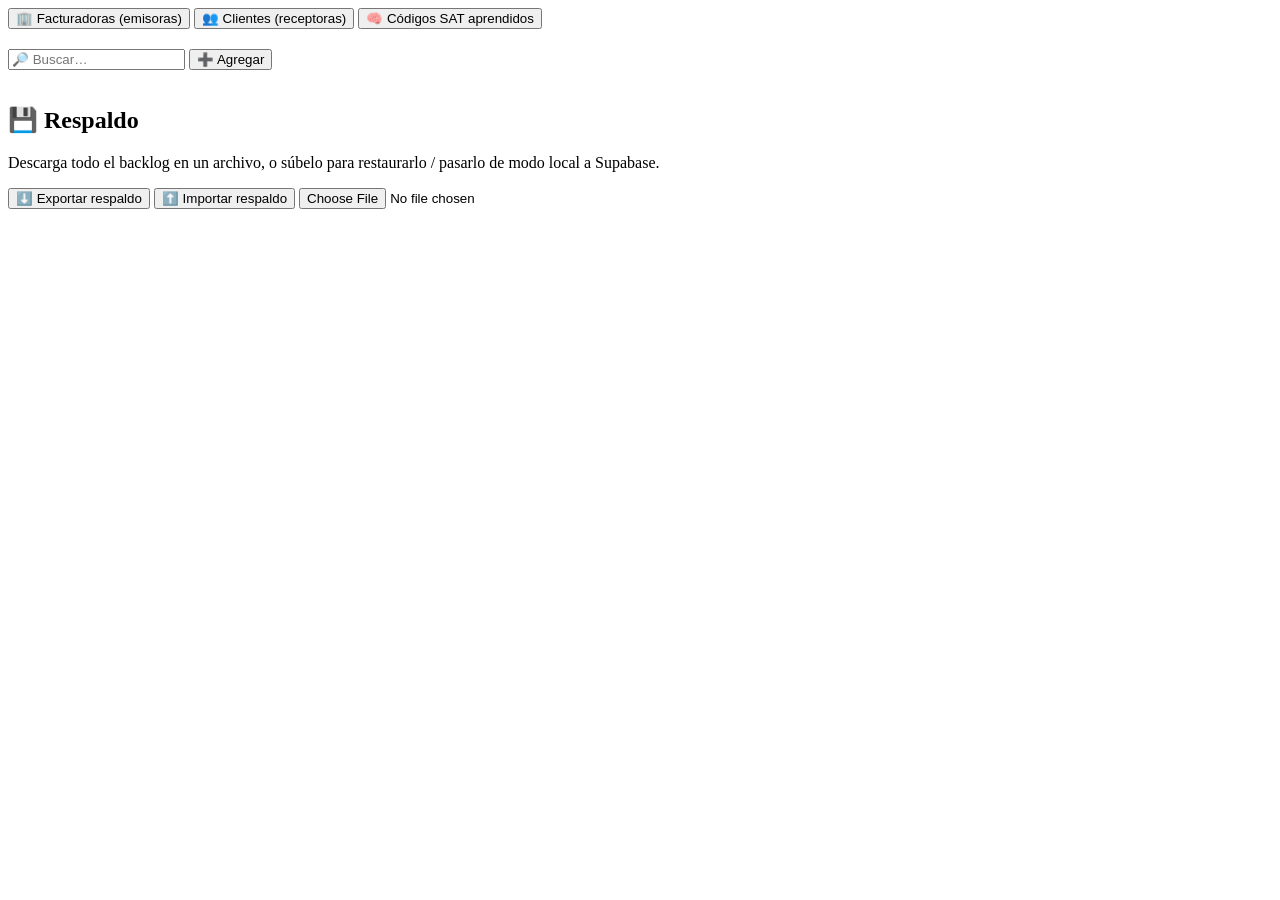
==== backlog.html @ edf7b2a2 "Add files via upload" ====
<!DOCTYPE html>
<html lang="es">
<head>
  <meta charset="utf-8">
  <meta name="viewport" content="width=device-width, initial-scale=1">
  <title>Backlog de empresas · Folios</title>
  <link rel="icon" href="data:image/svg+xml,<svg xmlns='http://www.w3.org/2000/svg' viewBox='0 0 100 100'><text y='.9em' font-size='90'>🗂️</text></svg>">
  <link rel="stylesheet" href="css/estilos.css">
</head>
<body>
  <header class="topbar"></header>
  <main>
    <div id="app">
      <div class="pestanas" id="pestanas">
        <button data-t="emisoras" class="activo">🏢 Facturadoras (emisoras)</button>
        <button data-t="receptoras">👥 Clientes (receptoras)</button>
        <button data-t="conceptos">🧠 Códigos SAT aprendidos</button>
      </div>
      <section class="tarjeta">
        <h2 id="titulo"></h2>
        <p class="ayuda" id="ayuda"></p>
        <div class="acciones" style="margin-top:0; margin-bottom:16px">
          <input type="search" class="buscador" id="buscar" placeholder="🔎 Buscar…">
          <button class="btn" id="btnNuevo">➕ Agregar</button>
        </div>
        <div class="tabla-wrap"><table class="lista" id="tabla"></table></div>
      </section>
      <section class="tarjeta">
        <h2>💾 Respaldo</h2>
        <p class="ayuda">Descarga todo el backlog en un archivo, o súbelo para restaurarlo / pasarlo de modo local a Supabase.</p>
        <div class="acciones" style="margin-top:0">
          <button class="btn sec" id="btnExportar">⬇️ Exportar respaldo</button>
          <button class="btn sec" id="btnImportar">⬆️ Importar respaldo</button>
          <input type="file" id="archivoImportar" accept=".json" class="oculto">
        </div>
      </section>
    </div>
  </main>
  <script src="vendor/supabase.js"></script>
  <script src="js/config.js"></script>
  <script src="js/datos.js"></script>
  <script src="js/ui.js"></script>
  <script src="js/sat.js"></script>
  <script src="js/backlog.js"></script>
</body>
</html>
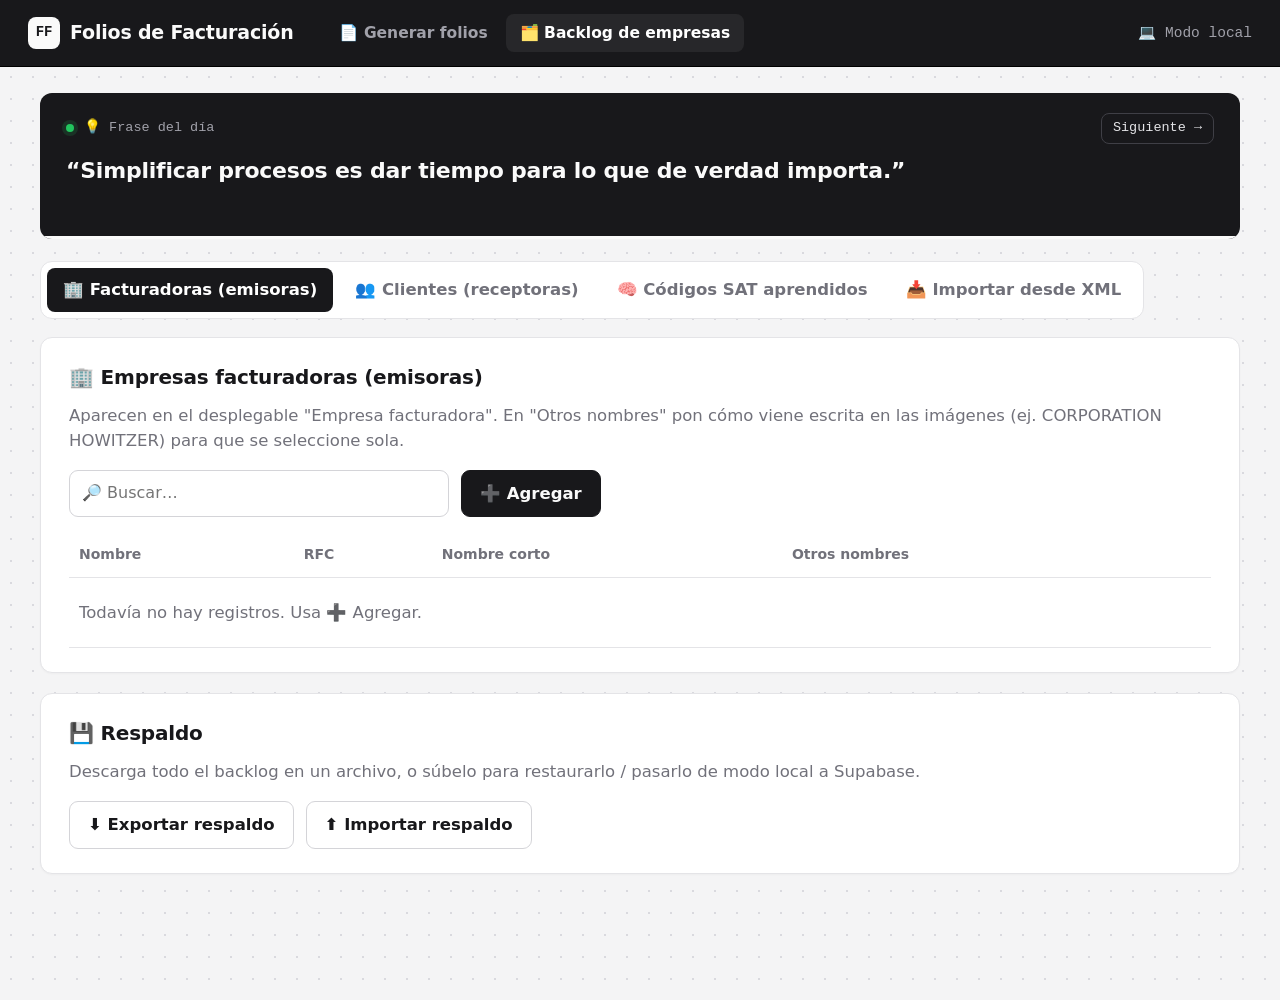
==== commit 4498b708: "Add files via upload" ====
--- a/backlog.html
+++ b/backlog.html
@@ -15,8 +15,20 @@
         <button data-t="emisoras" class="activo">🏢 Facturadoras (emisoras)</button>
         <button data-t="receptoras">👥 Clientes (receptoras)</button>
         <button data-t="conceptos">🧠 Códigos SAT aprendidos</button>
+        <button data-t="xml">📥 Importar desde XML</button>
       </div>
-      <section class="tarjeta">
+      <section class="tarjeta oculto" id="tarjetaXml">
+        <h2>📥 Importar desde XML de facturas (CFDI)</h2>
+        <p class="ayuda">Sube XML de facturas ya timbradas (uno, varios o un ZIP). El sistema toma los datos del <b>cliente (receptor)</b>, de la <b>facturadora (emisor)</b> y el <b>código SAT y unidad de cada concepto</b>. Antes de guardar te muestra todo para que elijas qué agregar.</p>
+        <div class="dropzone" id="dropXml">
+          <div class="grande">🗂️</div>
+          <b>Suelta aquí los XML o un ZIP</b>
+          <div class="nota">(CFDI 3.3 o 4.0 · puedes seleccionar muchos a la vez)</div>
+        </div>
+        <input type="file" id="archivoXml" accept=".xml,.zip,text/xml,application/xml,application/zip" multiple class="oculto">
+        <div id="resultadoXml"></div>
+      </section>
+      <section class="tarjeta" id="tarjetaLista">
         <h2 id="titulo"></h2>
         <p class="ayuda" id="ayuda"></p>
         <div class="acciones" style="margin-top:0; margin-bottom:16px">
@@ -40,7 +52,9 @@
   <script src="js/config.js"></script>
   <script src="js/datos.js"></script>
   <script src="js/ui.js"></script>
+  <script src="vendor/jszip.min.js"></script>
   <script src="js/sat.js"></script>
+  <script src="js/xml.js"></script>
   <script src="js/backlog.js"></script>
 </body>
 </html>
--- a/css/estilos.css
+++ b/css/estilos.css
@@ -0,0 +1,187 @@
+/* Tema digital neutro */
+:root {
+  --fondo: #f4f4f5;
+  --tarjeta: #ffffff;
+  --linea: #e4e4e7;
+  --linea-2: #d4d4d8;
+  --texto: #18181b;
+  --suave: #71717a;
+  --tenue: #a1a1aa;
+  --oscuro: #18181b;
+  --oscuro-2: #27272a;
+  --gris-claro: #f4f4f5;
+  --ambar: #a16207;
+  --ambar-fondo: #fefce8;
+  --verde: #15803d;
+  --verde-fondo: #f0fdf4;
+  --rojo: #b91c1c;
+  --rojo-fondo: #fef2f2;
+  --radio: 12px;
+  --mono: "JetBrains Mono", "SF Mono", "Cascadia Code", Consolas, ui-monospace, monospace;
+}
+* { box-sizing: border-box; }
+body {
+  margin: 0; color: var(--texto);
+  font: 16.5px/1.55 "Inter", "Segoe UI", system-ui, -apple-system, Roboto, Arial, sans-serif;
+  background-color: var(--fondo);
+  background-image: radial-gradient(#d9d9de 1px, transparent 1px);
+  background-size: 22px 22px;
+}
+
+/* Barra superior */
+.topbar {
+  background: var(--oscuro); color: #fafafa; padding: 14px 28px;
+  display: flex; align-items: center; gap: 18px; flex-wrap: wrap;
+  border-bottom: 1px solid #000;
+}
+.topbar .titulo { font-size: 19px; font-weight: 700; display: flex; align-items: center; gap: 10px; letter-spacing: -.01em; }
+.topbar .titulo .logo {
+  width: 32px; height: 32px; border-radius: 8px; background: #fafafa; color: var(--oscuro);
+  display: inline-flex; align-items: center; justify-content: center; font-family: var(--mono); font-size: 14px; font-weight: 800;
+}
+.topbar nav { display: flex; gap: 4px; margin-left: 14px; }
+.topbar nav a { color: #a1a1aa; text-decoration: none; padding: 7px 14px; border-radius: 8px; font-weight: 600; font-size: 15.5px; }
+.topbar nav a.activo { background: var(--oscuro-2); color: #fff; }
+.topbar nav a:hover { color: #fff; }
+.topbar .usuario { margin-left: auto; font-size: 14.5px; color: #a1a1aa; display: flex; gap: 10px; align-items: center; font-family: var(--mono); }
+.topbar .usuario button { background: transparent; border: 1px solid #3f3f46; color: #fafafa; padding: 6px 12px; border-radius: 8px; cursor: pointer; font: inherit; }
+
+main { max-width: 1240px; margin: 26px auto; padding: 0 20px 80px; }
+
+/* Frases motivacionales */
+.frases {
+  background: var(--oscuro); color: #fafafa; border-radius: var(--radio); padding: 20px 26px 0;
+  margin-bottom: 22px; position: relative; overflow: hidden;
+}
+.frases .encabezado { display: flex; align-items: center; gap: 10px; font-family: var(--mono); font-size: 13.5px; color: #a1a1aa; }
+.frases .encabezado .dot { width: 8px; height: 8px; border-radius: 50%; background: #22c55e; box-shadow: 0 0 0 4px rgba(34,197,94,.15); }
+.frases .encabezado button {
+  margin-left: auto; background: transparent; border: 1px solid #3f3f46; color: #e4e4e7; border-radius: 8px;
+  padding: 4px 11px; cursor: pointer; font: inherit;
+}
+.frases .encabezado button:hover { background: var(--oscuro-2); }
+.frases .texto { font-size: 22px; font-weight: 600; line-height: 1.4; margin: 12px 0 18px; letter-spacing: -.01em; min-height: 62px; transition: opacity .35s; }
+.frases .texto.salir { opacity: 0; }
+.frases .barra { height: 3px; background: #3f3f46; margin: 0 -26px; }
+.frases .barra > div { height: 100%; width: 0; background: #fafafa; }
+
+/* Tarjetas */
+.tarjeta {
+  background: var(--tarjeta); border: 1px solid var(--linea); border-radius: var(--radio);
+  padding: 24px 28px; margin-bottom: 20px; box-shadow: 0 1px 2px rgba(0,0,0,.03);
+}
+.tarjeta h2 { margin: 0 0 16px; font-size: 20px; display: flex; align-items: center; gap: 12px; letter-spacing: -.01em; }
+.tarjeta h2 .der { margin-left: auto; font-size: 17px; font-weight: 700; color: var(--texto); font-family: var(--mono); }
+.paso {
+  display: inline-flex; min-width: 38px; height: 28px; border-radius: 7px; background: var(--gris-claro); border: 1px solid var(--linea);
+  color: var(--suave); font-size: 13.5px; align-items: center; justify-content: center; font-weight: 700; font-family: var(--mono);
+}
+.ayuda { color: var(--suave); margin: -6px 0 16px; }
+
+.nota { color: var(--ambar); font-weight: 500; font-size: 14px; }
+label { display: block; font-weight: 600; margin-bottom: 6px; font-size: 15.5px; }
+label .nota { font-weight: 500; margin-left: 4px; }
+input, select, textarea {
+  width: 100%; font: inherit; font-size: 16px; padding: 10px 12px; border: 1px solid var(--linea-2);
+  border-radius: 9px; background: #fff; color: var(--texto);
+}
+input[type=number], input[type=date] { font-family: var(--mono); font-size: 15.5px; }
+input:focus, select:focus, textarea:focus { outline: none; border-color: var(--oscuro); box-shadow: 0 0 0 3px rgba(24,24,27,.08); }
+.rejilla { display: grid; grid-template-columns: repeat(auto-fill, minmax(240px, 1fr)); gap: 16px 20px; }
+.rejilla .ancho { grid-column: span 2; }
+
+/* Botones */
+.btn {
+  display: inline-flex; align-items: center; gap: 8px; border: 1px solid var(--oscuro); border-radius: 9px; cursor: pointer;
+  font: inherit; font-weight: 600; padding: 10px 18px; background: var(--oscuro); color: #fafafa; transition: background .15s;
+}
+.btn:hover { background: #3f3f46; border-color: #3f3f46; }
+.btn:disabled { opacity: .45; cursor: not-allowed; }
+.btn.sec { background: #fff; color: var(--texto); border-color: var(--linea-2); }
+.btn.sec:hover { background: var(--gris-claro); }
+.btn.peligro { background: transparent; border-color: transparent; color: var(--rojo); padding: 8px 10px; }
+.btn.peligro:hover { background: var(--rojo-fondo); }
+.btn.grande { font-size: 17px; padding: 13px 24px; }
+.acciones { display: flex; gap: 12px; flex-wrap: wrap; align-items: center; margin-top: 18px; }
+
+/* Zona de carga */
+.dropzone {
+  border: 1.5px dashed var(--linea-2); border-radius: var(--radio); padding: 36px; text-align: center; cursor: pointer;
+  background: repeating-linear-gradient(45deg, #fafafa, #fafafa 10px, #f4f4f5 10px, #f4f4f5 20px); transition: .15s;
+}
+.dropzone:hover, .dropzone.sobre { border-color: var(--oscuro); background: #fafafa; }
+.dropzone .grande { font-size: 40px; }
+.dropzone b { font-size: 18.5px; display: block; margin: 4px 0; }
+.vista-previa { display: grid; grid-template-columns: minmax(0, 1fr); gap: 14px; margin-top: 16px; }
+.vista-previa img { max-width: 100%; max-height: 360px; border-radius: 9px; border: 1px solid var(--linea); justify-self: start; }
+.progreso { height: 6px; background: var(--linea); border-radius: 4px; overflow: hidden; }
+.progreso > div { height: 100%; width: 0; background: var(--oscuro); transition: width .2s; }
+
+/* Conceptos */
+.tabla-wrap { overflow-x: auto; }
+table.conceptos { width: 100%; border-collapse: separate; border-spacing: 0 8px; min-width: 1060px; }
+table.conceptos th { text-align: left; font-size: 14px; color: var(--suave); font-weight: 600; padding: 0 6px; white-space: nowrap; }
+table.conceptos td { padding: 0 6px; vertical-align: top; }
+table.conceptos td.num input { text-align: right; }
+.importe { padding: 10px 4px; font-weight: 700; text-align: right; white-space: nowrap; font-family: var(--mono); }
+.desc-sat { font-size: 14px; color: var(--suave); padding-top: 6px; line-height: 1.35; }
+.excel-como { font-size: 13.5px; margin-top: 4px; }
+
+.chip { display: inline-block; font-size: 12.5px; font-weight: 600; border-radius: 6px; padding: 2px 8px; margin-top: 6px; white-space: nowrap; border: 1px solid transparent; }
+.chip.aprendido { background: var(--verde-fondo); color: var(--verde); border-color: #bbf7d0; }
+.chip.sugerido { background: var(--ambar-fondo); color: var(--ambar); border-color: #fde68a; }
+.chip.manual { background: var(--gris-claro); color: var(--texto); border-color: var(--linea-2); }
+.chip.error { background: var(--rojo-fondo); color: var(--rojo); border-color: #fecaca; }
+
+.totales { margin-left: auto; width: 340px; max-width: 100%; margin-top: 8px; font-family: var(--mono); }
+.totales div { display: flex; justify-content: space-between; padding: 4px 0; font-size: 16px; }
+.totales .total { font-size: 20px; font-weight: 800; border-top: 1px solid var(--texto); padding-top: 8px; margin-top: 4px; }
+
+.aviso { padding: 11px 15px; border-radius: 9px; margin: 10px 0; font-weight: 500; border: 1px solid transparent; }
+.aviso.ambar { background: var(--ambar-fondo); color: var(--ambar); border-color: #fde68a; }
+.aviso.rojo { background: var(--rojo-fondo); color: var(--rojo); border-color: #fecaca; }
+.aviso.verde { background: var(--verde-fondo); color: var(--verde); border-color: #bbf7d0; }
+.aviso.violeta { background: var(--gris-claro); color: var(--texto); border-color: var(--linea-2); }
+
+/* Combobox SAT */
+.combo { position: relative; }
+.combo input { font-family: var(--mono); }
+.combo-lista {
+  position: absolute; z-index: 50; top: calc(100% + 4px); left: 0; width: 460px; max-height: 320px; overflow: auto;
+  background: #fff; border: 1px solid var(--linea-2); border-radius: 10px; box-shadow: 0 12px 30px rgba(0,0,0,.12);
+}
+.combo-lista div { padding: 9px 12px; cursor: pointer; font-size: 15px; border-bottom: 1px solid var(--gris-claro); }
+.combo-lista div:hover, .combo-lista div.sel { background: var(--gris-claro); }
+.combo-lista b { font-family: var(--mono); margin-right: 8px; }
+.combo-lista .vacio { color: var(--suave); cursor: default; }
+
+/* Barra inferior */
+.barra-final {
+  position: sticky; bottom: 14px; background: var(--oscuro); color: #fafafa; border-radius: var(--radio);
+  padding: 13px 20px; display: flex; gap: 14px; align-items: center; flex-wrap: wrap; box-shadow: 0 10px 30px rgba(0,0,0,.2);
+}
+.barra-final .resumen { font-size: 16.5px; }
+.barra-final .resumen b { font-family: var(--mono); }
+.barra-final .btn { background: #fafafa; color: var(--oscuro); border-color: #fafafa; }
+.barra-final .btn:hover { background: #e4e4e7; }
+.barra-final .btn.sec { background: transparent; color: #fafafa; border-color: #3f3f46; }
+.barra-final .btn.sec:hover { background: var(--oscuro-2); }
+
+/* Modal */
+.modal-fondo { position: fixed; inset: 0; background: rgba(9,9,11,.5); display: flex; align-items: flex-start; justify-content: center; z-index: 100; padding: 40px 16px; overflow: auto; }
+.modal { background: #fff; border-radius: var(--radio); padding: 26px 28px; width: 760px; max-width: 100%; border: 1px solid var(--linea); }
+.modal h3 { margin: 0 0 18px; font-size: 20px; }
+
+/* Backlog */
+.pestanas { display: flex; gap: 6px; margin-bottom: 18px; flex-wrap: wrap; background: #fff; border: 1px solid var(--linea); border-radius: var(--radio); padding: 6px; width: fit-content; }
+.pestanas button { font: inherit; font-weight: 600; border: 0; background: transparent; padding: 9px 16px; border-radius: 8px; cursor: pointer; color: var(--suave); }
+.pestanas button.activo { background: var(--oscuro); color: #fff; }
+table.lista { width: 100%; border-collapse: collapse; }
+table.lista th, table.lista td { text-align: left; padding: 11px 10px; border-bottom: 1px solid var(--linea); vertical-align: top; }
+table.lista th { font-size: 14px; color: var(--suave); font-weight: 600; }
+table.lista tr:hover td { background: #fafafa; }
+.buscador { max-width: 380px; }
+
+.toast { position: fixed; right: 22px; bottom: 22px; background: var(--oscuro); color: #fff; padding: 13px 18px; border-radius: 10px; z-index: 200; box-shadow: 0 8px 24px rgba(0,0,0,.25); font-weight: 600; }
+.oculto { display: none !important; }
+.login { max-width: 440px; margin: 60px auto; }
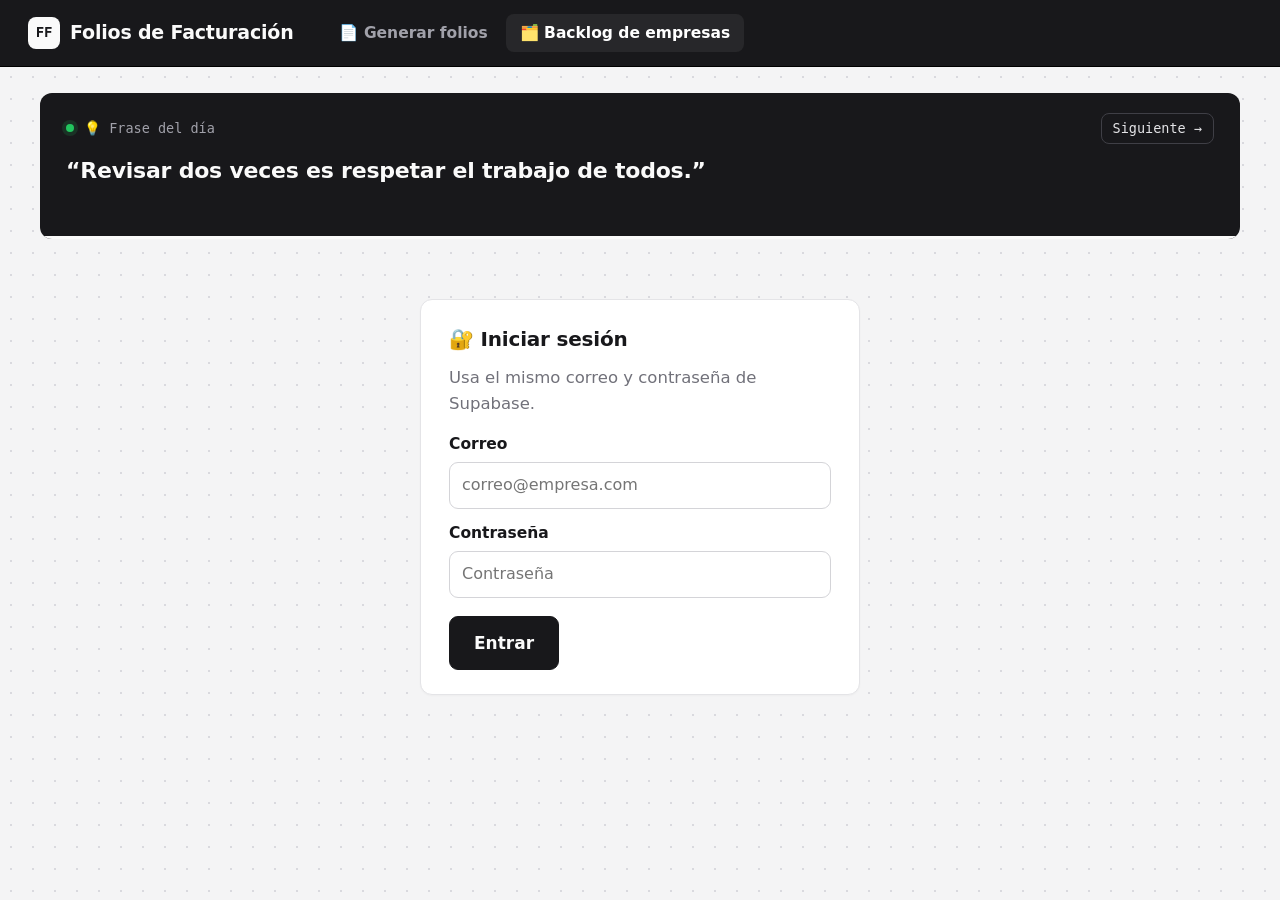
==== commit 9ec0bbbb: "Add files via upload" ====
--- a/backlog.html
+++ b/backlog.html
@@ -5,7 +5,7 @@
   <meta name="viewport" content="width=device-width, initial-scale=1">
   <title>Backlog de empresas · Folios</title>
   <link rel="icon" href="data:image/svg+xml,<svg xmlns='http://www.w3.org/2000/svg' viewBox='0 0 100 100'><text y='.9em' font-size='90'>🗂️</text></svg>">
-  <link rel="stylesheet" href="css/estilos.css">
+  <link rel="stylesheet" href="css/estilos.css?v=20261029c">
 </head>
 <body>
   <header class="topbar"></header>
@@ -48,13 +48,13 @@
       </section>
     </div>
   </main>
-  <script src="vendor/supabase.js"></script>
-  <script src="js/config.js"></script>
-  <script src="js/datos.js"></script>
-  <script src="js/ui.js"></script>
-  <script src="vendor/jszip.min.js"></script>
-  <script src="js/sat.js"></script>
-  <script src="js/xml.js"></script>
-  <script src="js/backlog.js"></script>
+  <script src="vendor/supabase.js?v=20261029c"></script>
+  <script src="js/config.js?v=20261029c"></script>
+  <script src="js/datos.js?v=20261029c"></script>
+  <script src="js/ui.js?v=20261029c"></script>
+  <script src="vendor/jszip.min.js?v=20261029c"></script>
+  <script src="js/sat.js?v=20261029c"></script>
+  <script src="js/xml.js?v=20261029c"></script>
+  <script src="js/backlog.js?v=20261029c"></script>
 </body>
 </html>
